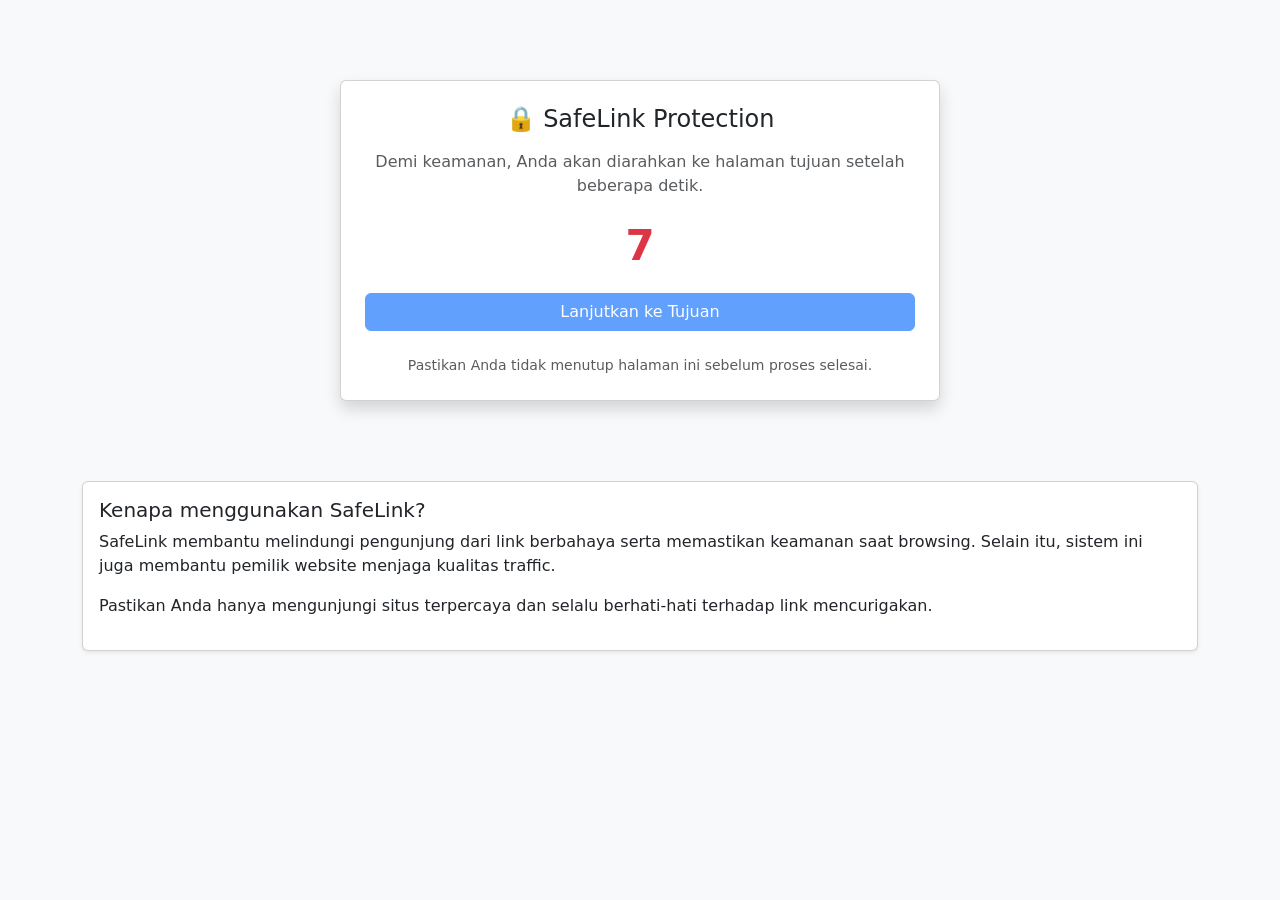
==== index.html @ 8948ed3b "." ====
<!DOCTYPE html>
<html lang="id">
<head>
<meta charset="UTF-8">
<meta name="viewport" content="width=device-width, initial-scale=1.0">
<title>SafeLink Redirect</title>

<!-- Bootstrap -->
<link href="https://cdn.jsdelivr.net/npm/bootstrap@5.3.3/dist/css/bootstrap.min.css" rel="stylesheet">

<!-- Adsense (GANTI DENGAN PUNYA KAMU) -->
<script async src="https://pagead2.googlesyndication.com/pagead/js/adsbygoogle.js?client=ca-pub-XXXXXXXXXXXX"
crossorigin="anonymous"></script>

<style>
body { background:#f8f9fa; }
.box { max-width:600px; margin:80px auto; }
.count { font-size:42px; font-weight:bold; color:#dc3545; }
</style>
</head>

<body>

<div class="container">

    <!-- TOP ADS -->
    <div class="text-center my-3">
        <ins class="adsbygoogle"
            style="display:block"
            data-ad-client="ca-pub-XXXXXXXXXXXX"
            data-ad-slot="1111111111"
            data-ad-format="auto"
            data-full-width-responsive="true"></ins>
    </div>

    <div class="card shadow box text-center p-4">
        <h4 class="mb-3">🔒 SafeLink Protection</h4>

        <p class="text-muted">
            Demi keamanan, Anda akan diarahkan ke halaman tujuan setelah beberapa detik.
        </p>

        <div class="count" id="countdown">8</div>

        <button id="btnGo" class="btn btn-primary mt-3" disabled>
            Lanjutkan ke Tujuan
        </button>

        <div class="mt-4 small text-muted">
            Pastikan Anda tidak menutup halaman ini sebelum proses selesai.
        </div>
    </div>

    <!-- MIDDLE ADS -->
    <div class="text-center my-4">
        <ins class="adsbygoogle"
            style="display:block"
            data-ad-client="ca-pub-XXXXXXXXXXXX"
            data-ad-slot="2222222222"
            data-ad-format="rectangle"></ins>
    </div>

    <!-- CONTENT TAMBAHAN (PENTING UNTUK ADSENSE) -->
    <div class="card p-3 shadow-sm">
        <h5>Kenapa menggunakan SafeLink?</h5>
        <p>
            SafeLink membantu melindungi pengunjung dari link berbahaya serta memastikan keamanan saat browsing.
            Selain itu, sistem ini juga membantu pemilik website menjaga kualitas traffic.
        </p>

        <p>
            Pastikan Anda hanya mengunjungi situs terpercaya dan selalu berhati-hati terhadap link mencurigakan.
        </p>
    </div>

</div>

<script>
    (adsbygoogle = window.adsbygoogle || []).push({});
    (adsbygoogle = window.adsbygoogle || []).push({});

    const params = new URLSearchParams(window.location.search);
    const encoded = params.get("url");

    let target = "#";

    if (encoded) {
        try {
            target = atob(encoded);
        } catch {
            alert("Link tidak valid");
        }
    }

    let time = 8; // lebih lama = lebih aman adsense
    const countdown = document.getElementById("countdown");
    const btn = document.getElementById("btnGo");

    const timer = setInterval(() => {
        time--;
        countdown.innerText = time;

        if (time <= 0) {
            clearInterval(timer);
            btn.disabled = false;
        }
    }, 1000);

    btn.addEventListener("click", () => {
        window.location.href = target;
    });
</script>

</body>
</html>
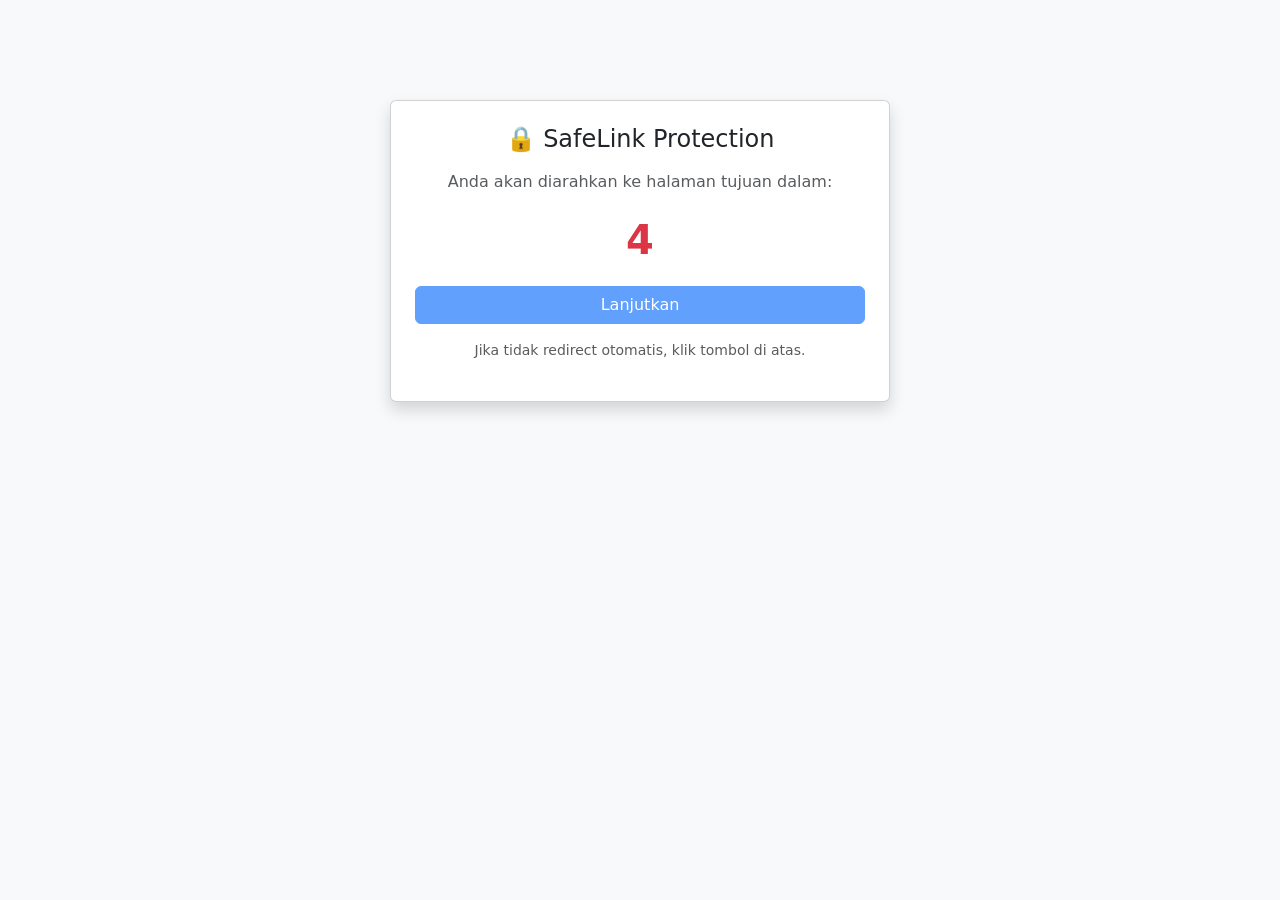
==== commit 7ae602dd: "Update index.html" ====
--- a/index.html
+++ b/index.html
@@ -1,84 +1,49 @@
 <!DOCTYPE html>
 <html lang="id">
 <head>
-<meta charset="UTF-8">
-<meta name="viewport" content="width=device-width, initial-scale=1.0">
-<title>SafeLink Redirect</title>
+    <meta charset="UTF-8">
+    <meta name="viewport" content="width=device-width, initial-scale=1.0">
+    <title>SafeLink Redirect</title>
 
-<!-- Bootstrap -->
-<link href="https://cdn.jsdelivr.net/npm/bootstrap@5.3.3/dist/css/bootstrap.min.css" rel="stylesheet">
+    <!-- Bootstrap 5 -->
+    <link href="https://cdn.jsdelivr.net/npm/bootstrap@5.3.3/dist/css/bootstrap.min.css" rel="stylesheet">
 
-<!-- Adsense (GANTI DENGAN PUNYA KAMU) -->
-<script async src="https://pagead2.googlesyndication.com/pagead/js/adsbygoogle.js?client=ca-pub-XXXXXXXXXXXX"
-crossorigin="anonymous"></script>
-
-<style>
-body { background:#f8f9fa; }
-.box { max-width:600px; margin:80px auto; }
-.count { font-size:42px; font-weight:bold; color:#dc3545; }
-</style>
+    <style>
+        body {
+            background: #f8f9fa;
+        }
+        .box {
+            max-width: 500px;
+            margin: 100px auto;
+        }
+        .count {
+            font-size: 40px;
+            font-weight: bold;
+            color: #dc3545;
+        }
+    </style>
 </head>
-
 <body>
 
 <div class="container">
-
-    <!-- TOP ADS -->
-    <div class="text-center my-3">
-        <ins class="adsbygoogle"
-            style="display:block"
-            data-ad-client="ca-pub-XXXXXXXXXXXX"
-            data-ad-slot="1111111111"
-            data-ad-format="auto"
-            data-full-width-responsive="true"></ins>
-    </div>
-
     <div class="card shadow box text-center p-4">
         <h4 class="mb-3">🔒 SafeLink Protection</h4>
+        <p class="text-muted">Anda akan diarahkan ke halaman tujuan dalam:</p>
 
-        <p class="text-muted">
-            Demi keamanan, Anda akan diarahkan ke halaman tujuan setelah beberapa detik.
-        </p>
-
-        <div class="count" id="countdown">8</div>
+        <div class="count" id="countdown">5</div>
 
         <button id="btnGo" class="btn btn-primary mt-3" disabled>
-            Lanjutkan ke Tujuan
+            Lanjutkan
         </button>
 
-        <div class="mt-4 small text-muted">
-            Pastikan Anda tidak menutup halaman ini sebelum proses selesai.
-        </div>
-    </div>
-
-    <!-- MIDDLE ADS -->
-    <div class="text-center my-4">
-        <ins class="adsbygoogle"
-            style="display:block"
-            data-ad-client="ca-pub-XXXXXXXXXXXX"
-            data-ad-slot="2222222222"
-            data-ad-format="rectangle"></ins>
-    </div>
-
-    <!-- CONTENT TAMBAHAN (PENTING UNTUK ADSENSE) -->
-    <div class="card p-3 shadow-sm">
-        <h5>Kenapa menggunakan SafeLink?</h5>
-        <p>
-            SafeLink membantu melindungi pengunjung dari link berbahaya serta memastikan keamanan saat browsing.
-            Selain itu, sistem ini juga membantu pemilik website menjaga kualitas traffic.
-        </p>
-
-        <p>
-            Pastikan Anda hanya mengunjungi situs terpercaya dan selalu berhati-hati terhadap link mencurigakan.
+        <p class="mt-3 small text-muted">
+            Jika tidak redirect otomatis, klik tombol di atas.
         </p>
     </div>
-
 </div>
 
 <script>
-    (adsbygoogle = window.adsbygoogle || []).push({});
-    (adsbygoogle = window.adsbygoogle || []).push({});
-
+    // Ambil parameter URL
     const params = new URLSearchParams(window.location.search);
     const encoded = params.get("url");
 
@@ -87,12 +52,12 @@
     if (encoded) {
         try {
             target = atob(encoded);
-        } catch {
-            alert("Link tidak valid");
+        } catch (e) {
+            alert("Link tidak valid!");
         }
     }
 
-    let time = 8; // lebih lama = lebih aman adsense
+    let time = 5;
     const countdown = document.getElementById("countdown");
     const btn = document.getElementById("btnGo");
 
@@ -103,6 +68,7 @@
         if (time <= 0) {
             clearInterval(timer);
             btn.disabled = false;
+            window.location.href = target;
         }
     }, 1000);
 
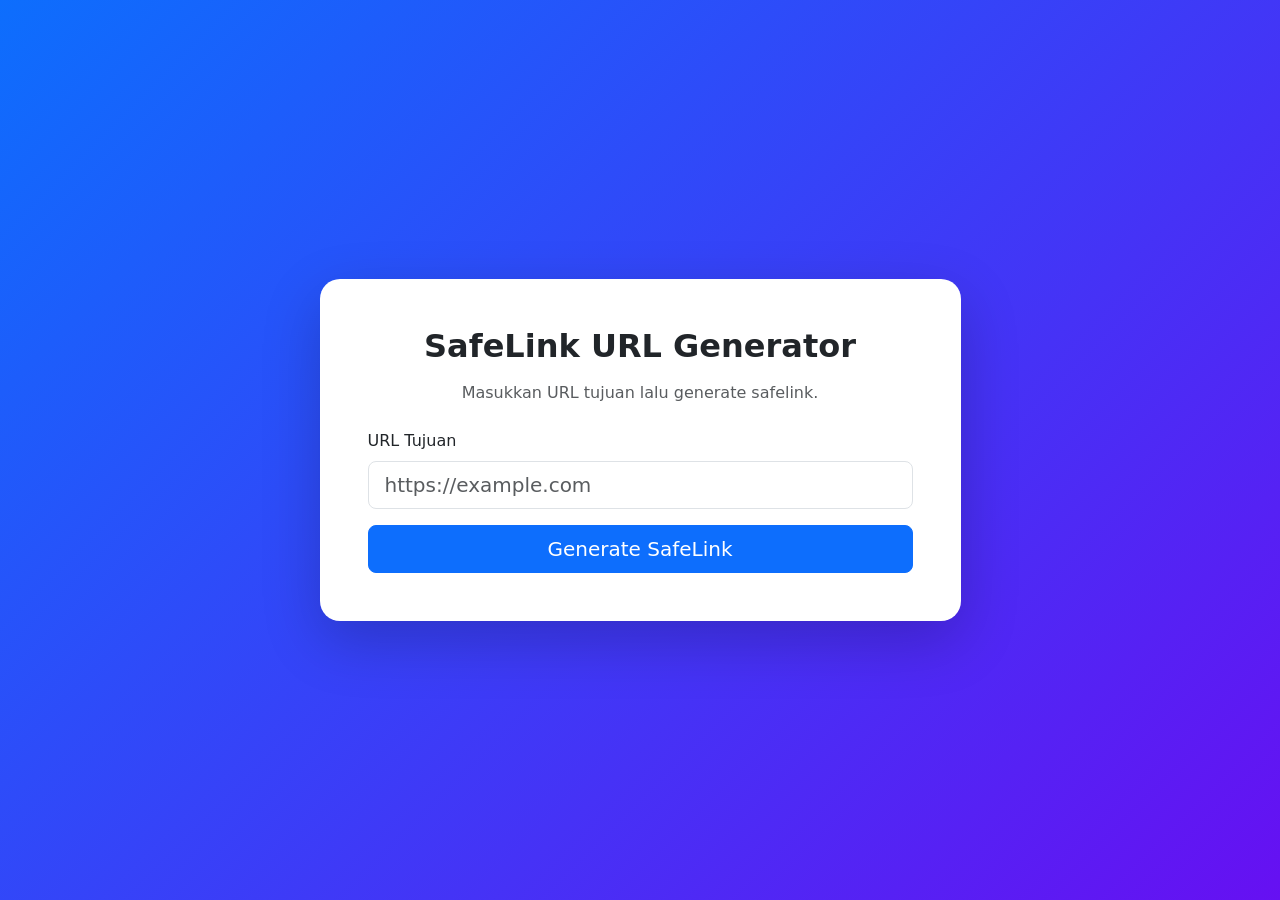
==== commit 468a1ee2: "." ====
--- a/index.html
+++ b/index.html
@@ -2,79 +2,94 @@
 <html lang="id">
 <head>
     <meta charset="UTF-8">
-    <meta name="viewport" content="width=device-width, initial-scale=1.0">
-    <title>SafeLink Redirect</title>
+    <meta name="viewport" content="width=device-width, initial-scale=1">
+    <title>SafeLink Generator</title>
 
-    <!-- Bootstrap 5 -->
     <link href="https://cdn.jsdelivr.net/npm/bootstrap@5.3.3/dist/css/bootstrap.min.css" rel="stylesheet">
 
     <style>
-        body {
-            background: #f8f9fa;
+        body{
+            background: linear-gradient(135deg,#0d6efd,#6610f2);
+            min-height:100vh;
+            display:flex;
+            align-items:center;
         }
-        .box {
-            max-width: 500px;
-            margin: 100px auto;
+
+        .card{
+            border:none;
+            border-radius:20px;
+            box-shadow:0 20px 60px rgba(0,0,0,.2);
         }
-        .count {
-            font-size: 40px;
-            font-weight: bold;
-            color: #dc3545;
+
+        .title{
+            font-size:32px;
+            font-weight:700;
+        }
+
+        .result-box{
+            display:none;
         }
     </style>
 </head>
 <body>
 
 <div class="container">
-    <div class="card shadow box text-center p-4">
-        <h4 class="mb-3">🔒 SafeLink Protection</h4>
-        <p class="text-muted">Anda akan diarahkan ke halaman tujuan dalam:</p>
+    <div class="row justify-content-center">
+        <div class="col-lg-7">
+            <div class="card p-5">
 
-        <div class="count" id="countdown">5</div>
+                <h1 class="title text-center mb-3">SafeLink URL Generator</h1>
+                <p class="text-center text-muted mb-4">
+                    Masukkan URL tujuan lalu generate safelink.
+                </p>
 
-        <button id="btnGo" class="btn btn-primary mt-3" disabled>
-            Lanjutkan
-        </button>
+                <div class="mb-3">
+                    <label class="form-label">URL Tujuan</label>
+                    <input type="url" id="targetUrl" class="form-control form-control-lg" placeholder="https://example.com">
+                </div>
 
-        <p class="mt-3 small text-muted">
-            Jika tidak redirect otomatis, klik tombol di atas.
-        </p>
+                <button onclick="generateLink()" class="btn btn-primary btn-lg w-100">
+                    Generate SafeLink
+                </button>
+
+                <div class="result-box mt-4" id="resultBox">
+                    <label class="form-label fw-bold">Hasil:</label>
+
+                    <div class="input-group">
+                        <input type="text" id="resultLink" class="form-control">
+                        <button class="btn btn-success" onclick="copyLink()">
+                            Copy
+                        </button>
+                    </div>
+                </div>
+
+            </div>
+        </div>
     </div>
 </div>
 
 <script>
-    // Ambil parameter URL
-    const params = new URLSearchParams(window.location.search);
-    const encoded = params.get("url");
+function generateLink(){
+    let url = document.getElementById("targetUrl").value.trim();
 
-    let target = "#";
-
-    if (encoded) {
-        try {
-            target = atob(encoded);
-        } catch (e) {
-            alert("Link tidak valid!");
-        }
+    if(url==""){
+        alert("Masukkan URL terlebih dahulu");
+        return;
     }
 
-    let time = 5;
-    const countdown = document.getElementById("countdown");
-    const btn = document.getElementById("btnGo");
+    let encoded = btoa(url);
+    let safelink = window.location.origin + "/artikel.html?url=" + encoded;
 
-    const timer = setInterval(() => {
-        time--;
-        countdown.innerText = time;
+    document.getElementById("resultLink").value = safelink;
+    document.getElementById("resultBox").style.display = "block";
+}
 
-        if (time <= 0) {
-            clearInterval(timer);
-            btn.disabled = false;
-            window.location.href = target;
-        }
-    }, 1000);
-
-    btn.addEventListener("click", () => {
-        window.location.href = target;
-    });
+function copyLink(){
+    let copyText = document.getElementById("resultLink");
+    copyText.select();
+    document.execCommand("copy");
+    alert("Link berhasil dicopy");
+}
 </script>
 
 </body>
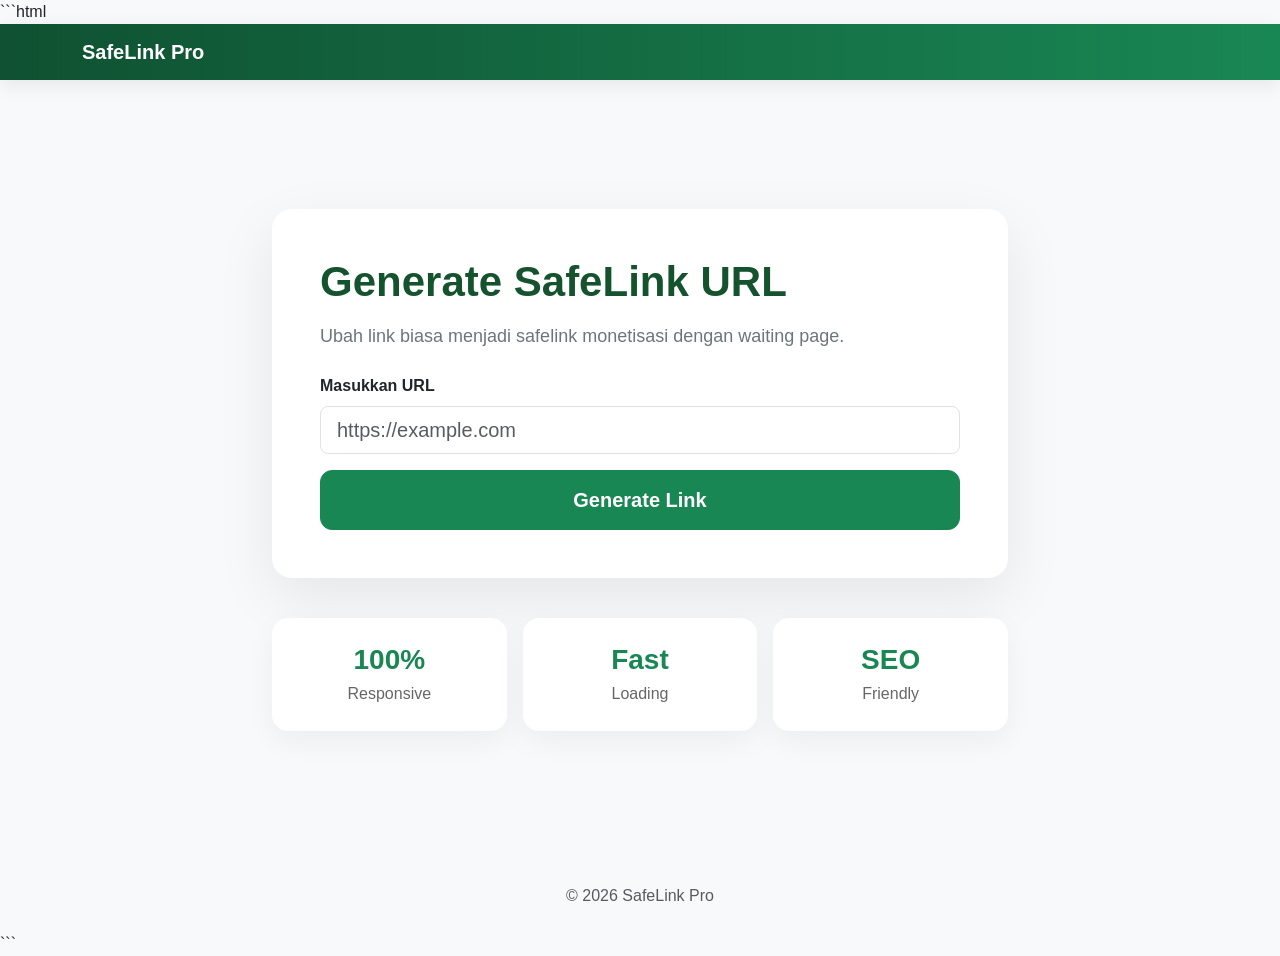
==== commit 13430df0: "." ====
--- a/index.html
+++ b/index.html
@@ -1,96 +1,104 @@
+```html
 <!DOCTYPE html>
 <html lang="id">
 <head>
     <meta charset="UTF-8">
-    <meta name="viewport" content="width=device-width, initial-scale=1">
+    <meta name="viewport" content="width=device-width, initial-scale=1.0">
     <title>SafeLink Generator</title>
 
     <link href="https://cdn.jsdelivr.net/npm/bootstrap@5.3.3/dist/css/bootstrap.min.css" rel="stylesheet">
+    <link rel="stylesheet" href="style.css">
+</head>
+<body class="bg-light">
 
-    <style>
-        body{
-            background: linear-gradient(135deg,#0d6efd,#6610f2);
-            min-height:100vh;
-            display:flex;
-            align-items:center;
-        }
+    <nav class="navbar navbar-expand-lg navbar-dark topbar">
+        <div class="container">
+            <a class="navbar-brand fw-bold" href="#">
+                SafeLink Pro
+            </a>
+        </div>
+    </nav>
 
-        .card{
-            border:none;
-            border-radius:20px;
-            box-shadow:0 20px 60px rgba(0,0,0,.2);
-        }
+    <section class="hero py-5">
+        <div class="container">
+            <div class="row justify-content-center">
+                <div class="col-lg-8">
 
-        .title{
-            font-size:32px;
-            font-weight:700;
-        }
+                    <div class="main-card p-4 p-md-5">
 
-        .result-box{
-            display:none;
-        }
-    </style>
-</head>
-<body>
+                        <h1 class="title mb-3">
+                            Generate SafeLink URL
+                        </h1>
 
-<div class="container">
-    <div class="row justify-content-center">
-        <div class="col-lg-7">
-            <div class="card p-5">
+                        <p class="subtitle mb-4">
+                            Ubah link biasa menjadi safelink monetisasi dengan waiting page.
+                        </p>
 
-                <h1 class="title text-center mb-3">SafeLink URL Generator</h1>
-                <p class="text-center text-muted mb-4">
-                    Masukkan URL tujuan lalu generate safelink.
-                </p>
+                        <div class="mb-3">
+                            <label class="form-label fw-semibold">
+                                Masukkan URL
+                            </label>
 
-                <div class="mb-3">
-                    <label class="form-label">URL Tujuan</label>
-                    <input type="url" id="targetUrl" class="form-control form-control-lg" placeholder="https://example.com">
+                            <input
+                                type="url"
+                                id="targetUrl"
+                                class="form-control form-control-lg"
+                                placeholder="https://example.com"
+                            >
+                        </div>
+
+                        <button class="btn btn-success btn-lg w-100 generate-btn" onclick="generateLink()">
+                            Generate Link
+                        </button>
+
+                        <div class="result-box mt-4" id="resultBox">
+                            <label class="fw-semibold mb-2 d-block">
+                                SafeLink URL
+                            </label>
+
+                            <div class="input-group">
+                                <input type="text" class="form-control" id="resultLink" readonly>
+                                <button class="btn btn-dark" onclick="copyLink()">
+                                    Copy
+                                </button>
+                            </div>
+                        </div>
+
+                    </div>
+
+                    <div class="stats row mt-4 g-3">
+                        <div class="col-md-4">
+                            <div class="stat-card">
+                                <h3>100%</h3>
+                                <p>Responsive</p>
+                            </div>
+                        </div>
+
+                        <div class="col-md-4">
+                            <div class="stat-card">
+                                <h3>Fast</h3>
+                                <p>Loading</p>
+                            </div>
+                        </div>
+
+                        <div class="col-md-4">
+                            <div class="stat-card">
+                                <h3>SEO</h3>
+                                <p>Friendly</p>
+                            </div>
+                        </div>
+                    </div>
+
                 </div>
-
-                <button onclick="generateLink()" class="btn btn-primary btn-lg w-100">
-                    Generate SafeLink
-                </button>
-
-                <div class="result-box mt-4" id="resultBox">
-                    <label class="form-label fw-bold">Hasil:</label>
-
-                    <div class="input-group">
-                        <input type="text" id="resultLink" class="form-control">
-                        <button class="btn btn-success" onclick="copyLink()">
-                            Copy
-                        </button>
-                    </div>
-                </div>
-
             </div>
         </div>
-    </div>
-</div>
+    </section>
 
-<script>
-function generateLink(){
-    let url = document.getElementById("targetUrl").value.trim();
+    <footer class="py-4 text-center text-muted">
+        © 2026 SafeLink Pro
+    </footer>
 
-    if(url==""){
-        alert("Masukkan URL terlebih dahulu");
-        return;
-    }
-
-    let encoded = btoa(url);
-    let safelink = window.location.origin + "/artikel.html?url=" + encoded;
-
-    document.getElementById("resultLink").value = safelink;
-    document.getElementById("resultBox").style.display = "block";
-}
-
-function copyLink(){
-    let copyText = document.getElementById("resultLink");
-    copyText.select();
-    document.execCommand("copy");
-    alert("Link berhasil dicopy");
-}
-</script>
-
+    <script src="script.js"></script>
 </body>
-</html>+</html>
+```
--- a/style.css
+++ b/style.css
@@ -0,0 +1,135 @@
+body{
+    font-family: Arial, sans-serif;
+}
+
+.topbar{
+    background: linear-gradient(90deg,#0f5132,#198754);
+    box-shadow: 0 5px 20px rgba(0,0,0,.08);
+}
+
+.hero{
+    min-height: calc(100vh - 120px);
+    display:flex;
+    align-items:center;
+}
+
+.main-card,
+.content-card{
+    background:#fff;
+    border-radius:20px;
+    box-shadow:0 20px 60px rgba(0,0,0,.08);
+}
+
+.title{
+    font-size:42px;
+    font-weight:700;
+    color:#14532d;
+}
+
+.subtitle{
+    color:#6c757d;
+    font-size:18px;
+}
+
+.generate-btn{
+    padding:14px;
+    font-weight:600;
+    border-radius:12px;
+}
+
+.result-box{
+    display:none;
+}
+
+.stat-card{
+    background:white;
+    border-radius:16px;
+    padding:25px;
+    text-align:center;
+    box-shadow:0 10px 30px rgba(0,0,0,.05);
+}
+
+.stat-card h3{
+    color:#198754;
+    margin:0;
+    font-size:28px;
+    font-weight:700;
+}
+
+.stat-card p{
+    margin:5px 0 0;
+    color:#666;
+}
+
+.article-bg{
+    background:#f4fbf6;
+}
+
+.ad-box{
+    background:white;
+    border:2px dashed #c7e7d0;
+    border-radius:15px;
+    display:flex;
+    align-items:center;
+    justify-content:center;
+    color:#198754;
+    font-weight:700;
+}
+
+.large-ad{
+    height:90px;
+}
+
+.side-ad{
+    height:250px;
+}
+
+.article-title{
+    color:#14532d;
+    font-weight:700;
+}
+
+.article-text{
+    color:#555;
+    line-height:1.8;
+}
+
+.progress-custom{
+    height:22px;
+    border-radius:20px;
+    overflow:hidden;
+}
+
+.counter-number{
+    font-size:60px;
+    font-weight:700;
+    color:#198754;
+}
+
+.verify-box{
+    opacity:.4;
+    pointer-events:none;
+    transition:.3s;
+}
+
+.verify-box.active{
+    opacity:1;
+    pointer-events:auto;
+}
+
+.seo-card{
+    background:white;
+    padding:25px;
+    border-radius:20px;
+    box-shadow:0 10px 30px rgba(0,0,0,.05);
+}
+
+@media(max-width:768px){
+    .title{
+        font-size:30px;
+    }
+
+    .counter-number{
+        font-size:40px;
+    }
+}
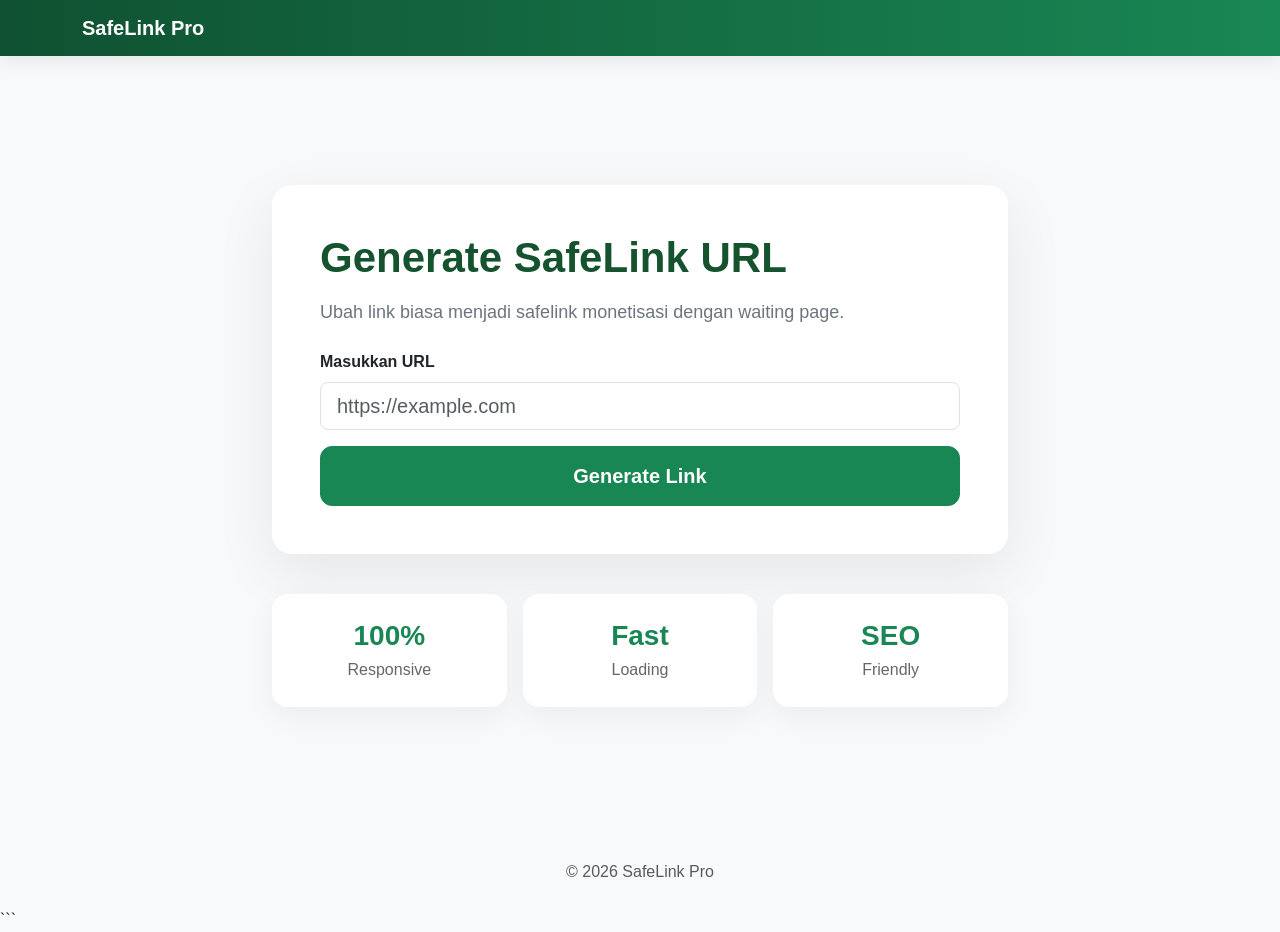
==== commit e3173dfc: "Update index.html" ====
--- a/index.html
+++ b/index.html
@@ -1,4 +1,3 @@
-```html
 <!DOCTYPE html>
 <html lang="id">
 <head>
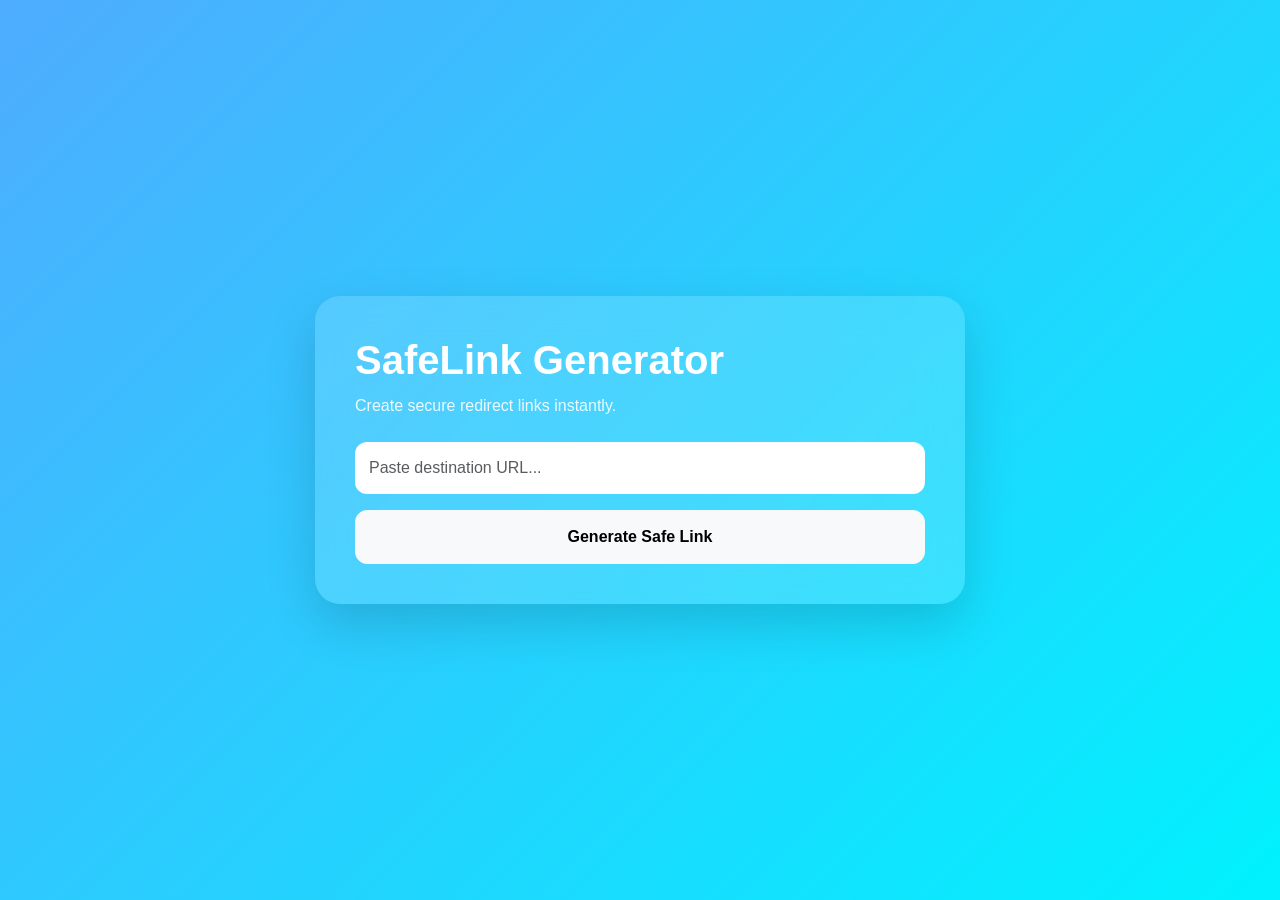
==== commit 45e54b94: "." ====
--- a/index.html
+++ b/index.html
@@ -1,103 +1,111 @@
 <!DOCTYPE html>
-<html lang="id">
+<html lang="en">
 <head>
     <meta charset="UTF-8">
     <meta name="viewport" content="width=device-width, initial-scale=1.0">
     <title>SafeLink Generator</title>
 
-    <link href="https://cdn.jsdelivr.net/npm/bootstrap@5.3.3/dist/css/bootstrap.min.css" rel="stylesheet">
-    <link rel="stylesheet" href="style.css">
+    <link href="https://cdn.jsdelivr.net/npm/bootstrap@5.3.8/dist/css/bootstrap.min.css" rel="stylesheet">
+
+    <style>
+        body{
+            min-height:100vh;
+            background: linear-gradient(135deg,#4facfe,#00f2fe);
+            display:flex;
+            align-items:center;
+            justify-content:center;
+            font-family:Arial,sans-serif;
+        }
+
+        .box{
+            width:100%;
+            max-width:650px;
+            background:rgba(255,255,255,.15);
+            backdrop-filter: blur(20px);
+            border-radius:25px;
+            padding:40px;
+            box-shadow:0 20px 50px rgba(0,0,0,.15);
+            color:white;
+        }
+
+        .form-control{
+            border-radius:12px;
+            padding:14px;
+            border:none;
+        }
+
+        .btn-custom{
+            border-radius:12px;
+            padding:14px;
+            font-weight:600;
+        }
+
+        .result{
+            display:none;
+            margin-top:25px;
+            background:white;
+            color:#333;
+            padding:15px;
+            border-radius:12px;
+        }
+
+        h1{
+            font-weight:700;
+            margin-bottom:10px;
+        }
+
+        p{
+            opacity:.9;
+        }
+    </style>
 </head>
-<body class="bg-light">
+<body>
 
-    <nav class="navbar navbar-expand-lg navbar-dark topbar">
-        <div class="container">
-            <a class="navbar-brand fw-bold" href="#">
-                SafeLink Pro
-            </a>
+<div class="box">
+    <h1>SafeLink Generator</h1>
+    <p>Create secure redirect links instantly.</p>
+
+    <div class="mt-4">
+        <input type="url" id="urlInput" class="form-control mb-3" placeholder="Paste destination URL...">
+
+        <button class="btn btn-light w-100 btn-custom" onclick="generateLink()">
+            Generate Safe Link
+        </button>
+
+        <div class="result" id="resultBox">
+            <label class="fw-bold mb-2">Generated URL</label>
+            <input type="text" class="form-control mb-3" id="generatedLink" readonly>
+
+            <button class="btn btn-primary w-100" onclick="copyLink()">
+                Copy Link
+            </button>
         </div>
-    </nav>
+    </div>
+</div>
 
-    <section class="hero py-5">
-        <div class="container">
-            <div class="row justify-content-center">
-                <div class="col-lg-8">
+<script>
+function generateLink(){
+    let url = document.getElementById("urlInput").value;
 
-                    <div class="main-card p-4 p-md-5">
+    if(!url){
+        alert("Please enter URL");
+        return;
+    }
 
-                        <h1 class="title mb-3">
-                            Generate SafeLink URL
-                        </h1>
+    let encoded = btoa(url);
+    let finalLink = window.location.origin + "/article.html?go=" + encoded;
 
-                        <p class="subtitle mb-4">
-                            Ubah link biasa menjadi safelink monetisasi dengan waiting page.
-                        </p>
+    document.getElementById("generatedLink").value = finalLink;
+    document.getElementById("resultBox").style.display="block";
+}
 
-                        <div class="mb-3">
-                            <label class="form-label fw-semibold">
-                                Masukkan URL
-                            </label>
+function copyLink(){
+    let copyText = document.getElementById("generatedLink");
+    copyText.select();
+    document.execCommand("copy");
+    alert("Copied!");
+}
+</script>
 
-                            <input
-                                type="url"
-                                id="targetUrl"
-                                class="form-control form-control-lg"
-                                placeholder="https://example.com"
-                            >
-                        </div>
-
-                        <button class="btn btn-success btn-lg w-100 generate-btn" onclick="generateLink()">
-                            Generate Link
-                        </button>
-
-                        <div class="result-box mt-4" id="resultBox">
-                            <label class="fw-semibold mb-2 d-block">
-                                SafeLink URL
-                            </label>
-
-                            <div class="input-group">
-                                <input type="text" class="form-control" id="resultLink" readonly>
-                                <button class="btn btn-dark" onclick="copyLink()">
-                                    Copy
-                                </button>
-                            </div>
-                        </div>
-
-                    </div>
-
-                    <div class="stats row mt-4 g-3">
-                        <div class="col-md-4">
-                            <div class="stat-card">
-                                <h3>100%</h3>
-                                <p>Responsive</p>
-                            </div>
-                        </div>
-
-                        <div class="col-md-4">
-                            <div class="stat-card">
-                                <h3>Fast</h3>
-                                <p>Loading</p>
-                            </div>
-                        </div>
-
-                        <div class="col-md-4">
-                            <div class="stat-card">
-                                <h3>SEO</h3>
-                                <p>Friendly</p>
-                            </div>
-                        </div>
-                    </div>
-
-                </div>
-            </div>
-        </div>
-    </section>
-
-    <footer class="py-4 text-center text-muted">
-        © 2026 SafeLink Pro
-    </footer>
-
-    <script src="script.js"></script>
 </body>
-</html>
-```
+</html>
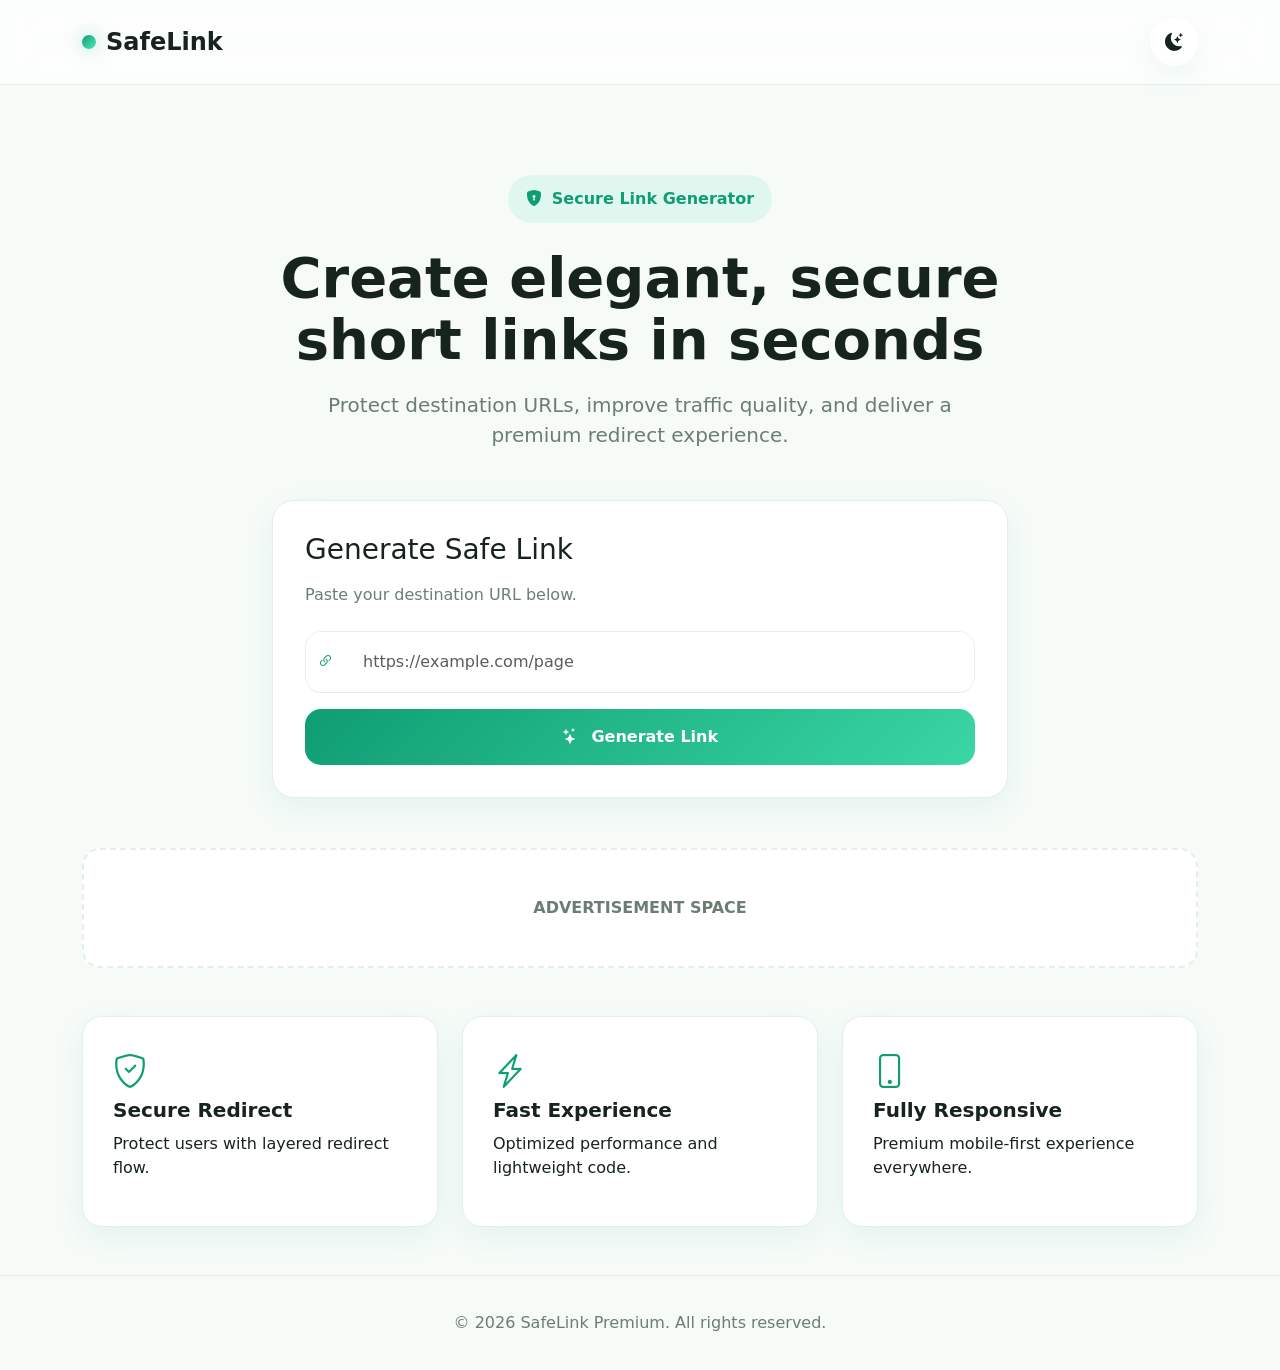
==== commit c87fca98: "." ====
--- a/index.html
+++ b/index.html
@@ -1,111 +1,154 @@
 <!DOCTYPE html>
-<html lang="en">
+<html lang="en" data-theme="light">
 <head>
-    <meta charset="UTF-8">
-    <meta name="viewport" content="width=device-width, initial-scale=1.0">
-    <title>SafeLink Generator</title>
+  <meta charset="UTF-8">
+  <meta name="viewport" content="width=device-width, initial-scale=1">
+  <title>SafeLink Premium — Secure URL Shortener</title>
+  <meta name="description" content="Generate secure short links with SafeLink Premium. Fast, elegant, and secure redirect experience.">
 
-    <link href="https://cdn.jsdelivr.net/npm/bootstrap@5.3.8/dist/css/bootstrap.min.css" rel="stylesheet">
-
-    <style>
-        body{
-            min-height:100vh;
-            background: linear-gradient(135deg,#4facfe,#00f2fe);
-            display:flex;
-            align-items:center;
-            justify-content:center;
-            font-family:Arial,sans-serif;
-        }
-
-        .box{
-            width:100%;
-            max-width:650px;
-            background:rgba(255,255,255,.15);
-            backdrop-filter: blur(20px);
-            border-radius:25px;
-            padding:40px;
-            box-shadow:0 20px 50px rgba(0,0,0,.15);
-            color:white;
-        }
-
-        .form-control{
-            border-radius:12px;
-            padding:14px;
-            border:none;
-        }
-
-        .btn-custom{
-            border-radius:12px;
-            padding:14px;
-            font-weight:600;
-        }
-
-        .result{
-            display:none;
-            margin-top:25px;
-            background:white;
-            color:#333;
-            padding:15px;
-            border-radius:12px;
-        }
-
-        h1{
-            font-weight:700;
-            margin-bottom:10px;
-        }
-
-        p{
-            opacity:.9;
-        }
-    </style>
+  <link href="https://cdn.jsdelivr.net/npm/bootstrap@5.3.8/dist/css/bootstrap.min.css" rel="stylesheet">
+  <link href="https://cdn.jsdelivr.net/npm/bootstrap-icons@1.13.1/font/bootstrap-icons.css" rel="stylesheet">
+  <link href="assets/css/style.css" rel="stylesheet">
 </head>
 <body>
 
-<div class="box">
-    <h1>SafeLink Generator</h1>
-    <p>Create secure redirect links instantly.</p>
+  <!-- Navbar -->
+  <nav class="navbar navbar-expand-lg premium-nav sticky-top">
+    <div class="container">
+      <a class="navbar-brand brand-logo" href="index.html">
+        <span class="logo-dot"></span>
+        SafeLink
+      </a>
 
-    <div class="mt-4">
-        <input type="url" id="urlInput" class="form-control mb-3" placeholder="Paste destination URL...">
+      <div class="ms-auto d-flex align-items-center gap-3">
+        <button class="theme-toggle" id="themeToggle" aria-label="Toggle Theme">
+          <i class="bi bi-moon-stars-fill"></i>
+        </button>
+      </div>
+    </div>
+  </nav>
 
-        <button class="btn btn-light w-100 btn-custom" onclick="generateLink()">
-            Generate Safe Link
-        </button>
+  <!-- Hero -->
+  <section class="hero-section">
+    <div class="container">
+      <div class="row justify-content-center">
+        <div class="col-lg-8 text-center">
 
-        <div class="result" id="resultBox">
-            <label class="fw-bold mb-2">Generated URL</label>
-            <input type="text" class="form-control mb-3" id="generatedLink" readonly>
+          <span class="hero-badge">
+            <i class="bi bi-shield-lock-fill"></i>
+            Secure Link Generator
+          </span>
 
-            <button class="btn btn-primary w-100" onclick="copyLink()">
-                Copy Link
+          <h1 class="hero-title mt-4">
+            Create elegant, secure short links in seconds
+          </h1>
+
+          <p class="hero-subtitle">
+            Protect destination URLs, improve traffic quality, and deliver a premium redirect experience.
+          </p>
+
+        </div>
+      </div>
+    </div>
+  </section>
+
+  <!-- Generator -->
+  <section class="generator-section">
+    <div class="container">
+      <div class="row justify-content-center">
+        <div class="col-lg-8">
+
+          <div class="premium-card">
+            <h3 class="mb-3">Generate Safe Link</h3>
+            <p class="text-muted mb-4">
+              Paste your destination URL below.
+            </p>
+
+            <div class="input-group premium-input-group mb-3">
+              <span class="input-group-text">
+                <i class="bi bi-link-45deg"></i>
+              </span>
+              <input
+                type="url"
+                id="urlInput"
+                class="form-control"
+                placeholder="https://example.com/page"
+              >
+            </div>
+
+            <button id="generateBtn" class="btn btn-premium w-100">
+              <i class="bi bi-stars me-2"></i>
+              Generate Link
             </button>
+
+            <div id="resultBox" class="result-box mt-4 d-none">
+              <label class="form-label fw-semibold">Generated SafeLink</label>
+
+              <div class="input-group">
+                <input type="text" id="generatedLink" class="form-control" readonly>
+                <button class="btn btn-copy" id="copyBtn">
+                  <i class="bi bi-copy"></i>
+                </button>
+              </div>
+
+              <div class="small text-success mt-2 d-none" id="copySuccess">
+                Copied successfully.
+              </div>
+            </div>
+          </div>
+
         </div>
+      </div>
     </div>
-</div>
+  </section>
 
-<script>
-function generateLink(){
-    let url = document.getElementById("urlInput").value;
+  <!-- Ad Placement -->
+  <section class="container mb-5">
+    <div class="ad-box">
+      <span>ADVERTISEMENT SPACE</span>
+    </div>
+  </section>
 
-    if(!url){
-        alert("Please enter URL");
-        return;
-    }
+  <!-- Features -->
+  <section class="features-section pb-5">
+    <div class="container">
+      <div class="row g-4">
 
-    let encoded = btoa(url);
-    let finalLink = window.location.origin + "/article.html?go=" + encoded;
+        <div class="col-md-4">
+          <div class="feature-card">
+            <i class="bi bi-shield-check"></i>
+            <h5>Secure Redirect</h5>
+            <p>Protect users with layered redirect flow.</p>
+          </div>
+        </div>
 
-    document.getElementById("generatedLink").value = finalLink;
-    document.getElementById("resultBox").style.display="block";
-}
+        <div class="col-md-4">
+          <div class="feature-card">
+            <i class="bi bi-lightning-charge"></i>
+            <h5>Fast Experience</h5>
+            <p>Optimized performance and lightweight code.</p>
+          </div>
+        </div>
 
-function copyLink(){
-    let copyText = document.getElementById("generatedLink");
-    copyText.select();
-    document.execCommand("copy");
-    alert("Copied!");
-}
-</script>
+        <div class="col-md-4">
+          <div class="feature-card">
+            <i class="bi bi-phone"></i>
+            <h5>Fully Responsive</h5>
+            <p>Premium mobile-first experience everywhere.</p>
+          </div>
+        </div>
 
+      </div>
+    </div>
+  </section>
+
+  <!-- Footer -->
+  <footer class="footer-section">
+    <div class="container text-center">
+      <p class="mb-0">© 2026 SafeLink Premium. All rights reserved.</p>
+    </div>
+  </footer>
+
+  <script src="assets/js/main.js"></script>
 </body>
 </html>
--- a/assets/css/style.css
+++ b/assets/css/style.css
@@ -0,0 +1,411 @@
+/* ========= ROOT ========= */
+:root{
+  --bg:#f6fbf8;
+  --card:#ffffff;
+  --text:#17231d;
+  --muted:#6c7d74;
+  --line:#e5efe9;
+
+  --primary:#0f9d73;
+  --primary-dark:#087356;
+  --primary-soft:#dff7ee;
+
+  --shadow:0 10px 30px rgba(15,157,115,.08);
+  --shadow-lg:0 20px 60px rgba(15,157,115,.12);
+
+  --radius:22px;
+  --radius-sm:14px;
+}
+
+html[data-theme="dark"]{
+  --bg:#0d1713;
+  --card:#12201a;
+  --text:#edf8f2;
+  --muted:#8ca499;
+  --line:#20352b;
+
+  --primary:#1cc48f;
+  --primary-dark:#0f9d73;
+  --primary-soft:#143026;
+
+  --shadow:0 10px 30px rgba(0,0,0,.35);
+  --shadow-lg:0 20px 60px rgba(0,0,0,.5);
+}
+
+/* ========= BASE ========= */
+*{
+  box-sizing:border-box;
+}
+
+body{
+  margin:0;
+  background:var(--bg);
+  color:var(--text);
+  font-family:Inter,system-ui,-apple-system,sans-serif;
+  transition:.25s;
+}
+
+a{
+  text-decoration:none;
+}
+
+.text-muted{
+  color:var(--muted)!important;
+}
+
+/* ========= NAV ========= */
+.premium-nav{
+  background:rgba(255,255,255,.7);
+  backdrop-filter:blur(18px);
+  border-bottom:1px solid var(--line);
+  padding:18px 0;
+}
+
+html[data-theme="dark"] .premium-nav{
+  background:rgba(18,32,26,.85);
+}
+
+.brand-logo{
+  font-size:24px;
+  font-weight:800;
+  color:var(--text)!important;
+  display:flex;
+  align-items:center;
+  gap:10px;
+}
+
+.logo-dot{
+  width:14px;
+  height:14px;
+  border-radius:50%;
+  background:linear-gradient(135deg,var(--primary),#55e8b8);
+  box-shadow:0 0 20px rgba(15,157,115,.4);
+}
+
+.theme-toggle{
+  width:48px;
+  height:48px;
+  border:none;
+  border-radius:50%;
+  background:var(--card);
+  color:var(--text);
+  box-shadow:var(--shadow);
+  cursor:pointer;
+  font-size:18px;
+}
+
+/* ========= HERO ========= */
+.hero-section{
+  padding:90px 0 50px;
+}
+
+.hero-badge{
+  display:inline-flex;
+  align-items:center;
+  gap:10px;
+  padding:12px 18px;
+  border-radius:999px;
+  background:var(--primary-soft);
+  color:var(--primary);
+  font-weight:700;
+}
+
+.hero-title{
+  font-size:56px;
+  line-height:1.1;
+  font-weight:800;
+  margin-bottom:20px;
+}
+
+.hero-subtitle{
+  font-size:20px;
+  color:var(--muted);
+  max-width:700px;
+  margin:auto;
+}
+
+/* ========= CARD ========= */
+.premium-card{
+  background:var(--card);
+  border:1px solid var(--line);
+  border-radius:var(--radius);
+  padding:32px;
+  box-shadow:var(--shadow);
+}
+
+/* ========= GENERATOR ========= */
+.generator-section{
+  padding-bottom:50px;
+}
+
+.premium-input-group{
+  overflow:hidden;
+  border-radius:16px;
+  border:1px solid var(--line);
+}
+
+.premium-input-group .input-group-text{
+  background:var(--card);
+  border:none;
+  color:var(--primary);
+}
+
+.premium-input-group .form-control{
+  border:none;
+  background:var(--card);
+  color:var(--text);
+  padding:18px;
+  box-shadow:none!important;
+}
+
+.btn-premium{
+  border:none;
+  padding:16px 28px;
+  border-radius:16px;
+  background:linear-gradient(135deg,var(--primary),#3ad6a3);
+  color:white;
+  font-weight:700;
+}
+
+.btn-premium:hover{
+  background:linear-gradient(135deg,var(--primary-dark),var(--primary));
+  color:white;
+}
+
+.btn-copy{
+  border:none;
+  background:var(--primary);
+  color:white;
+  padding:0 22px;
+}
+
+.result-box{
+  background:var(--primary-soft);
+  padding:20px;
+  border-radius:18px;
+}
+
+/* ========= ADS ========= */
+.ad-box{
+  min-height:120px;
+  border:2px dashed var(--line);
+  border-radius:18px;
+  display:flex;
+  align-items:center;
+  justify-content:center;
+  background:var(--card);
+  color:var(--muted);
+  font-weight:700;
+}
+
+.ad-box.large{
+  min-height:180px;
+}
+
+.sidebar-ad{
+  min-height:250px;
+}
+
+/* ========= FEATURE ========= */
+.feature-card{
+  background:var(--card);
+  border:1px solid var(--line);
+  border-radius:20px;
+  padding:30px;
+  box-shadow:var(--shadow);
+  height:100%;
+}
+
+.feature-card i{
+  font-size:34px;
+  color:var(--primary);
+  margin-bottom:20px;
+}
+
+.feature-card h5{
+  font-weight:700;
+  margin-bottom:10px;
+}
+
+/* ========= WAITING ========= */
+.circle-progress{
+  position:relative;
+  width:140px;
+  height:140px;
+  margin:auto;
+}
+
+.circle-progress svg{
+  width:140px;
+  height:140px;
+  transform:rotate(-90deg);
+}
+
+.circle-progress circle{
+  fill:none;
+  stroke-width:10;
+  stroke-linecap:round;
+  cx:70;
+  cy:70;
+  r:60;
+}
+
+.circle-progress circle:first-child{
+  stroke:var(--line);
+}
+
+#progressCircle{
+  stroke:var(--primary);
+  stroke-dasharray:377;
+  stroke-dashoffset:377;
+  transition:1s linear;
+}
+
+.circle-value{
+  position:absolute;
+  inset:0;
+  display:flex;
+  align-items:center;
+  justify-content:center;
+  font-size:36px;
+  font-weight:800;
+}
+
+/* ========= ARTICLE ========= */
+.article-content{
+  line-height:1.9;
+}
+
+.article-content h1{
+  font-size:40px;
+  font-weight:800;
+  margin-bottom:25px;
+}
+
+.related-card{
+  display:block;
+  padding:22px;
+  border-radius:18px;
+  border:1px solid var(--line);
+  color:var(--text);
+  transition:.2s;
+}
+
+.related-card:hover{
+  transform:translateY(-3px);
+  box-shadow:var(--shadow);
+}
+
+.related-card span{
+  color:var(--primary);
+  font-weight:700;
+}
+
+/* ========= SIDEBAR ========= */
+.sidebar-sticky{
+  position:sticky;
+  top:100px;
+}
+
+.popular-list{
+  margin:0;
+  padding:0;
+  list-style:none;
+}
+
+.popular-list li{
+  border-bottom:1px solid var(--line);
+}
+
+.popular-list a{
+  display:block;
+  padding:14px 0;
+  color:var(--text);
+}
+
+/* ========= STICKY AD ========= */
+.sticky-ad{
+  position:fixed;
+  left:20px;
+  right:20px;
+  bottom:20px;
+  z-index:999;
+  background:var(--card);
+  border:1px solid var(--line);
+  box-shadow:var(--shadow-lg);
+  border-radius:18px;
+  min-height:80px;
+  display:flex;
+  align-items:center;
+  justify-content:center;
+  color:var(--muted);
+  font-weight:700;
+}
+
+.sticky-ad button{
+  position:absolute;
+  top:8px;
+  right:8px;
+  width:30px;
+  height:30px;
+  border:none;
+  border-radius:50%;
+  background:var(--line);
+}
+
+/* ========= ADBLOCK ========= */
+.adblock-modal{
+  position:fixed;
+  inset:0;
+  background:rgba(0,0,0,.65);
+  display:flex;
+  align-items:center;
+  justify-content:center;
+  z-index:99999;
+}
+
+.adblock-box{
+  width:95%;
+  max-width:420px;
+  text-align:center;
+  background:var(--card);
+  border-radius:24px;
+  padding:40px;
+  box-shadow:var(--shadow-lg);
+}
+
+.adblock-box i{
+  font-size:54px;
+  color:#ffb300;
+  margin-bottom:15px;
+}
+
+/* ========= FOOTER ========= */
+.footer-section{
+  padding:35px 0;
+  border-top:1px solid var(--line);
+  color:var(--muted);
+}
+
+/* ========= MOBILE ========= */
+@media(max-width:768px){
+
+  .hero-title{
+    font-size:38px;
+  }
+
+  .hero-subtitle{
+    font-size:17px;
+  }
+
+  .premium-card{
+    padding:22px;
+  }
+
+  .sticky-ad{
+    left:10px;
+    right:10px;
+    bottom:10px;
+  }
+
+}
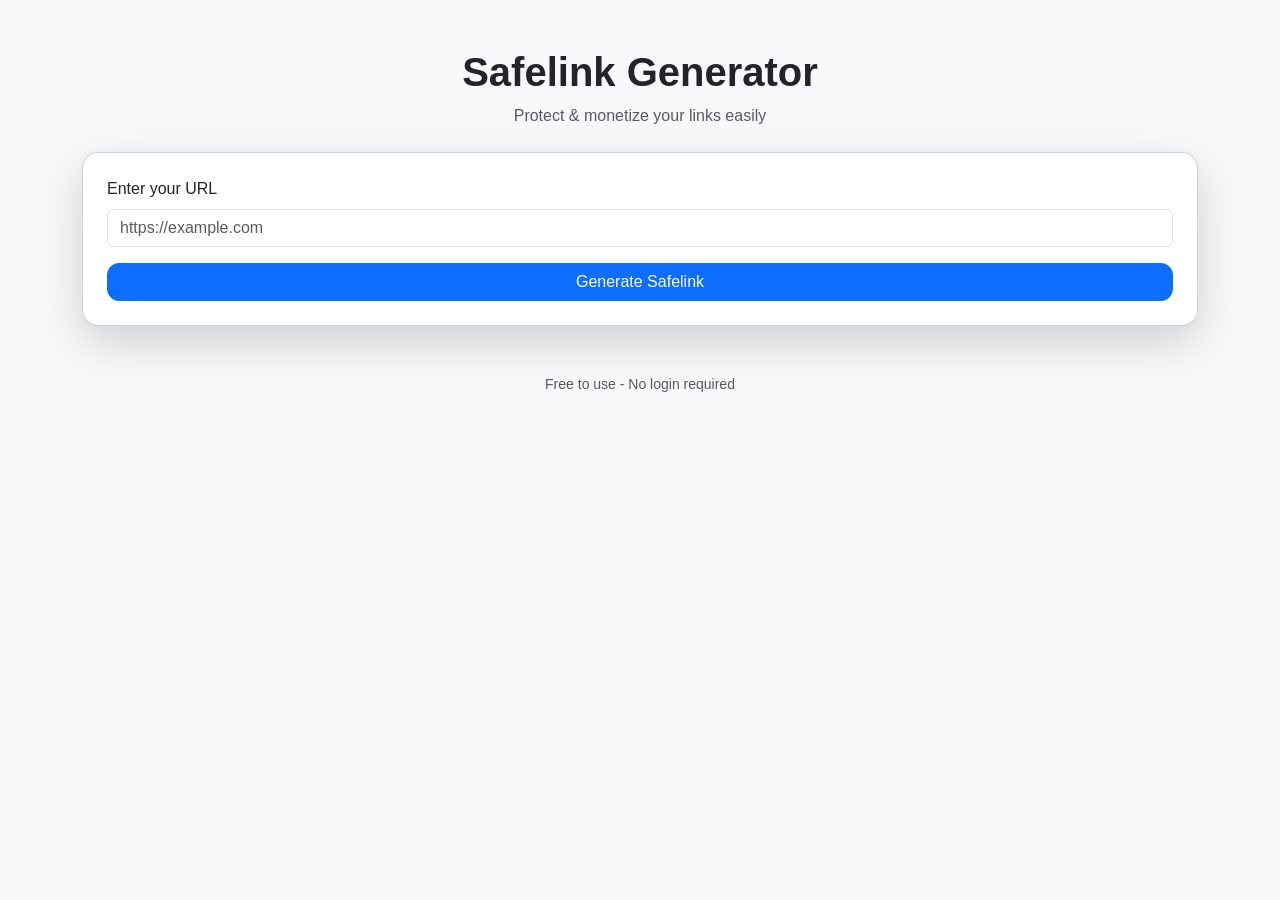
==== commit 48737104: "." ====
--- a/index.html
+++ b/index.html
@@ -1,154 +1,38 @@
 <!DOCTYPE html>
-<html lang="en" data-theme="light">
+<html lang="en">
 <head>
   <meta charset="UTF-8">
-  <meta name="viewport" content="width=device-width, initial-scale=1">
-  <title>SafeLink Premium — Secure URL Shortener</title>
-  <meta name="description" content="Generate secure short links with SafeLink Premium. Fast, elegant, and secure redirect experience.">
+  <meta name="viewport" content="width=device-width, initial-scale=1.0">
+  <title>Safelink Generator</title>
+  <link href="https://cdn.jsdelivr.net/npm/bootstrap@5.3.3/dist/css/bootstrap.min.css" rel="stylesheet">
+  <link rel="stylesheet" href="assets/css/style.css">
+</head>
+<body class="bg-light">
 
-  <link href="https://cdn.jsdelivr.net/npm/bootstrap@5.3.8/dist/css/bootstrap.min.css" rel="stylesheet">
-  <link href="https://cdn.jsdelivr.net/npm/bootstrap-icons@1.13.1/font/bootstrap-icons.css" rel="stylesheet">
-  <link href="assets/css/style.css" rel="stylesheet">
-</head>
-<body>
+<div class="container py-5">
+  <div class="text-center mb-4">
+    <h1 class="fw-bold">Safelink Generator</h1>
+    <p class="text-muted">Protect & monetize your links easily</p>
+  </div>
 
-  <!-- Navbar -->
-  <nav class="navbar navbar-expand-lg premium-nav sticky-top">
-    <div class="container">
-      <a class="navbar-brand brand-logo" href="index.html">
-        <span class="logo-dot"></span>
-        SafeLink
-      </a>
+  <div class="card shadow-lg p-4">
+    <label class="form-label">Enter your URL</label>
+    <input type="url" id="inputUrl" class="form-control mb-3" placeholder="https://example.com">
 
-      <div class="ms-auto d-flex align-items-center gap-3">
-        <button class="theme-toggle" id="themeToggle" aria-label="Toggle Theme">
-          <i class="bi bi-moon-stars-fill"></i>
-        </button>
-      </div>
+    <button class="btn btn-primary w-100" onclick="generateLink()">Generate Safelink</button>
+
+    <div id="result" class="mt-4 d-none">
+      <label class="form-label">Your Safelink</label>
+      <input type="text" id="outputUrl" class="form-control" readonly>
+      <button class="btn btn-outline-secondary mt-2 w-100" onclick="copyLink()">Copy Link</button>
     </div>
-  </nav>
+  </div>
 
-  <!-- Hero -->
-  <section class="hero-section">
-    <div class="container">
-      <div class="row justify-content-center">
-        <div class="col-lg-8 text-center">
+  <div class="text-center mt-5 text-muted small">
+    Free to use - No login required
+  </div>
+</div>
 
-          <span class="hero-badge">
-            <i class="bi bi-shield-lock-fill"></i>
-            Secure Link Generator
-          </span>
-
-          <h1 class="hero-title mt-4">
-            Create elegant, secure short links in seconds
-          </h1>
-
-          <p class="hero-subtitle">
-            Protect destination URLs, improve traffic quality, and deliver a premium redirect experience.
-          </p>
-
-        </div>
-      </div>
-    </div>
-  </section>
-
-  <!-- Generator -->
-  <section class="generator-section">
-    <div class="container">
-      <div class="row justify-content-center">
-        <div class="col-lg-8">
-
-          <div class="premium-card">
-            <h3 class="mb-3">Generate Safe Link</h3>
-            <p class="text-muted mb-4">
-              Paste your destination URL below.
-            </p>
-
-            <div class="input-group premium-input-group mb-3">
-              <span class="input-group-text">
-                <i class="bi bi-link-45deg"></i>
-              </span>
-              <input
-                type="url"
-                id="urlInput"
-                class="form-control"
-                placeholder="https://example.com/page"
-              >
-            </div>
-
-            <button id="generateBtn" class="btn btn-premium w-100">
-              <i class="bi bi-stars me-2"></i>
-              Generate Link
-            </button>
-
-            <div id="resultBox" class="result-box mt-4 d-none">
-              <label class="form-label fw-semibold">Generated SafeLink</label>
-
-              <div class="input-group">
-                <input type="text" id="generatedLink" class="form-control" readonly>
-                <button class="btn btn-copy" id="copyBtn">
-                  <i class="bi bi-copy"></i>
-                </button>
-              </div>
-
-              <div class="small text-success mt-2 d-none" id="copySuccess">
-                Copied successfully.
-              </div>
-            </div>
-          </div>
-
-        </div>
-      </div>
-    </div>
-  </section>
-
-  <!-- Ad Placement -->
-  <section class="container mb-5">
-    <div class="ad-box">
-      <span>ADVERTISEMENT SPACE</span>
-    </div>
-  </section>
-
-  <!-- Features -->
-  <section class="features-section pb-5">
-    <div class="container">
-      <div class="row g-4">
-
-        <div class="col-md-4">
-          <div class="feature-card">
-            <i class="bi bi-shield-check"></i>
-            <h5>Secure Redirect</h5>
-            <p>Protect users with layered redirect flow.</p>
-          </div>
-        </div>
-
-        <div class="col-md-4">
-          <div class="feature-card">
-            <i class="bi bi-lightning-charge"></i>
-            <h5>Fast Experience</h5>
-            <p>Optimized performance and lightweight code.</p>
-          </div>
-        </div>
-
-        <div class="col-md-4">
-          <div class="feature-card">
-            <i class="bi bi-phone"></i>
-            <h5>Fully Responsive</h5>
-            <p>Premium mobile-first experience everywhere.</p>
-          </div>
-        </div>
-
-      </div>
-    </div>
-  </section>
-
-  <!-- Footer -->
-  <footer class="footer-section">
-    <div class="container text-center">
-      <p class="mb-0">© 2026 SafeLink Premium. All rights reserved.</p>
-    </div>
-  </footer>
-
-  <script src="assets/js/main.js"></script>
+<script src="assets/js/app.js"></script>
 </body>
 </html>
--- a/assets/css/style.css
+++ b/assets/css/style.css
@@ -1,411 +1,19 @@
-/* ========= ROOT ========= */
-:root{
-  --bg:#f6fbf8;
-  --card:#ffffff;
-  --text:#17231d;
-  --muted:#6c7d74;
-  --line:#e5efe9;
-
-  --primary:#0f9d73;
-  --primary-dark:#087356;
-  --primary-soft:#dff7ee;
-
-  --shadow:0 10px 30px rgba(15,157,115,.08);
-  --shadow-lg:0 20px 60px rgba(15,157,115,.12);
-
-  --radius:22px;
-  --radius-sm:14px;
+body {
+  font-family: 'Segoe UI', sans-serif;
 }
 
-html[data-theme="dark"]{
-  --bg:#0d1713;
-  --card:#12201a;
-  --text:#edf8f2;
-  --muted:#8ca499;
-  --line:#20352b;
-
-  --primary:#1cc48f;
-  --primary-dark:#0f9d73;
-  --primary-soft:#143026;
-
-  --shadow:0 10px 30px rgba(0,0,0,.35);
-  --shadow-lg:0 20px 60px rgba(0,0,0,.5);
+.card {
+  border-radius: 16px;
 }
 
-/* ========= BASE ========= */
-*{
-  box-sizing:border-box;
+.ads-box {
+  background: #f1f1f1;
+  border: 2px dashed #ccc;
+  padding: 30px;
+  text-align: center;
+  color: #999;
 }
 
-body{
-  margin:0;
-  background:var(--bg);
-  color:var(--text);
-  font-family:Inter,system-ui,-apple-system,sans-serif;
-  transition:.25s;
-}
-
-a{
-  text-decoration:none;
-}
-
-.text-muted{
-  color:var(--muted)!important;
-}
-
-/* ========= NAV ========= */
-.premium-nav{
-  background:rgba(255,255,255,.7);
-  backdrop-filter:blur(18px);
-  border-bottom:1px solid var(--line);
-  padding:18px 0;
-}
-
-html[data-theme="dark"] .premium-nav{
-  background:rgba(18,32,26,.85);
-}
-
-.brand-logo{
-  font-size:24px;
-  font-weight:800;
-  color:var(--text)!important;
-  display:flex;
-  align-items:center;
-  gap:10px;
-}
-
-.logo-dot{
-  width:14px;
-  height:14px;
-  border-radius:50%;
-  background:linear-gradient(135deg,var(--primary),#55e8b8);
-  box-shadow:0 0 20px rgba(15,157,115,.4);
-}
-
-.theme-toggle{
-  width:48px;
-  height:48px;
-  border:none;
-  border-radius:50%;
-  background:var(--card);
-  color:var(--text);
-  box-shadow:var(--shadow);
-  cursor:pointer;
-  font-size:18px;
-}
-
-/* ========= HERO ========= */
-.hero-section{
-  padding:90px 0 50px;
-}
-
-.hero-badge{
-  display:inline-flex;
-  align-items:center;
-  gap:10px;
-  padding:12px 18px;
-  border-radius:999px;
-  background:var(--primary-soft);
-  color:var(--primary);
-  font-weight:700;
-}
-
-.hero-title{
-  font-size:56px;
-  line-height:1.1;
-  font-weight:800;
-  margin-bottom:20px;
-}
-
-.hero-subtitle{
-  font-size:20px;
-  color:var(--muted);
-  max-width:700px;
-  margin:auto;
-}
-
-/* ========= CARD ========= */
-.premium-card{
-  background:var(--card);
-  border:1px solid var(--line);
-  border-radius:var(--radius);
-  padding:32px;
-  box-shadow:var(--shadow);
-}
-
-/* ========= GENERATOR ========= */
-.generator-section{
-  padding-bottom:50px;
-}
-
-.premium-input-group{
-  overflow:hidden;
-  border-radius:16px;
-  border:1px solid var(--line);
-}
-
-.premium-input-group .input-group-text{
-  background:var(--card);
-  border:none;
-  color:var(--primary);
-}
-
-.premium-input-group .form-control{
-  border:none;
-  background:var(--card);
-  color:var(--text);
-  padding:18px;
-  box-shadow:none!important;
-}
-
-.btn-premium{
-  border:none;
-  padding:16px 28px;
-  border-radius:16px;
-  background:linear-gradient(135deg,var(--primary),#3ad6a3);
-  color:white;
-  font-weight:700;
-}
-
-.btn-premium:hover{
-  background:linear-gradient(135deg,var(--primary-dark),var(--primary));
-  color:white;
-}
-
-.btn-copy{
-  border:none;
-  background:var(--primary);
-  color:white;
-  padding:0 22px;
-}
-
-.result-box{
-  background:var(--primary-soft);
-  padding:20px;
-  border-radius:18px;
-}
-
-/* ========= ADS ========= */
-.ad-box{
-  min-height:120px;
-  border:2px dashed var(--line);
-  border-radius:18px;
-  display:flex;
-  align-items:center;
-  justify-content:center;
-  background:var(--card);
-  color:var(--muted);
-  font-weight:700;
-}
-
-.ad-box.large{
-  min-height:180px;
-}
-
-.sidebar-ad{
-  min-height:250px;
-}
-
-/* ========= FEATURE ========= */
-.feature-card{
-  background:var(--card);
-  border:1px solid var(--line);
-  border-radius:20px;
-  padding:30px;
-  box-shadow:var(--shadow);
-  height:100%;
-}
-
-.feature-card i{
-  font-size:34px;
-  color:var(--primary);
-  margin-bottom:20px;
-}
-
-.feature-card h5{
-  font-weight:700;
-  margin-bottom:10px;
-}
-
-/* ========= WAITING ========= */
-.circle-progress{
-  position:relative;
-  width:140px;
-  height:140px;
-  margin:auto;
-}
-
-.circle-progress svg{
-  width:140px;
-  height:140px;
-  transform:rotate(-90deg);
-}
-
-.circle-progress circle{
-  fill:none;
-  stroke-width:10;
-  stroke-linecap:round;
-  cx:70;
-  cy:70;
-  r:60;
-}
-
-.circle-progress circle:first-child{
-  stroke:var(--line);
-}
-
-#progressCircle{
-  stroke:var(--primary);
-  stroke-dasharray:377;
-  stroke-dashoffset:377;
-  transition:1s linear;
-}
-
-.circle-value{
-  position:absolute;
-  inset:0;
-  display:flex;
-  align-items:center;
-  justify-content:center;
-  font-size:36px;
-  font-weight:800;
-}
-
-/* ========= ARTICLE ========= */
-.article-content{
-  line-height:1.9;
-}
-
-.article-content h1{
-  font-size:40px;
-  font-weight:800;
-  margin-bottom:25px;
-}
-
-.related-card{
-  display:block;
-  padding:22px;
-  border-radius:18px;
-  border:1px solid var(--line);
-  color:var(--text);
-  transition:.2s;
-}
-
-.related-card:hover{
-  transform:translateY(-3px);
-  box-shadow:var(--shadow);
-}
-
-.related-card span{
-  color:var(--primary);
-  font-weight:700;
-}
-
-/* ========= SIDEBAR ========= */
-.sidebar-sticky{
-  position:sticky;
-  top:100px;
-}
-
-.popular-list{
-  margin:0;
-  padding:0;
-  list-style:none;
-}
-
-.popular-list li{
-  border-bottom:1px solid var(--line);
-}
-
-.popular-list a{
-  display:block;
-  padding:14px 0;
-  color:var(--text);
-}
-
-/* ========= STICKY AD ========= */
-.sticky-ad{
-  position:fixed;
-  left:20px;
-  right:20px;
-  bottom:20px;
-  z-index:999;
-  background:var(--card);
-  border:1px solid var(--line);
-  box-shadow:var(--shadow-lg);
-  border-radius:18px;
-  min-height:80px;
-  display:flex;
-  align-items:center;
-  justify-content:center;
-  color:var(--muted);
-  font-weight:700;
-}
-
-.sticky-ad button{
-  position:absolute;
-  top:8px;
-  right:8px;
-  width:30px;
-  height:30px;
-  border:none;
-  border-radius:50%;
-  background:var(--line);
-}
-
-/* ========= ADBLOCK ========= */
-.adblock-modal{
-  position:fixed;
-  inset:0;
-  background:rgba(0,0,0,.65);
-  display:flex;
-  align-items:center;
-  justify-content:center;
-  z-index:99999;
-}
-
-.adblock-box{
-  width:95%;
-  max-width:420px;
-  text-align:center;
-  background:var(--card);
-  border-radius:24px;
-  padding:40px;
-  box-shadow:var(--shadow-lg);
-}
-
-.adblock-box i{
-  font-size:54px;
-  color:#ffb300;
-  margin-bottom:15px;
-}
-
-/* ========= FOOTER ========= */
-.footer-section{
-  padding:35px 0;
-  border-top:1px solid var(--line);
-  color:var(--muted);
-}
-
-/* ========= MOBILE ========= */
-@media(max-width:768px){
-
-  .hero-title{
-    font-size:38px;
-  }
-
-  .hero-subtitle{
-    font-size:17px;
-  }
-
-  .premium-card{
-    padding:22px;
-  }
-
-  .sticky-ad{
-    left:10px;
-    right:10px;
-    bottom:10px;
-  }
-
+button {
+  border-radius: 12px !important;
 }
